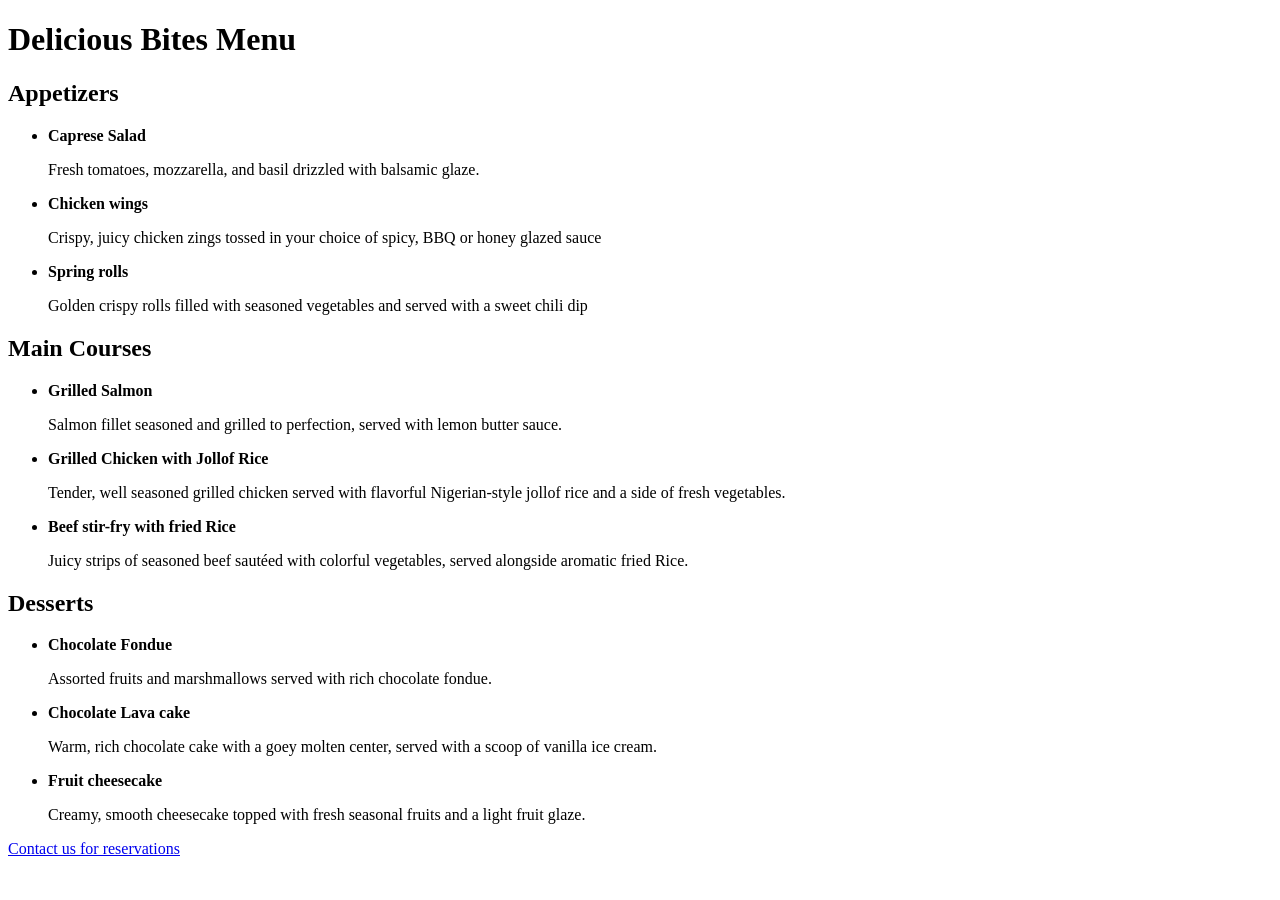
==== Assignment2.html @ 0be8f826 "Assignment2.html" ====
<!DOCTYPE html>

 <html lang="en"> 

<head>    

<meta charset="UTF-8">  

  <meta name="viewport" content="width=device-width, initial-scale=1.0">   

 <title>Delicious Bites Menu</title> </head>

 <body>   

 <h1>Delicious Bites Menu</h1>

    <h2>Appetizers</h2>  

  <ul>     

   <li>          

  <strong>Caprese Salad</strong>       

     <p>Fresh tomatoes, mozzarella, and basil drizzled with balsamic glaze.</p> 

       </li>    

    <li>

        <strong>Chicken wings</strong>

        <p>Crispy, juicy chicken zings tossed in your choice of spicy, BBQ or honey glazed sauce</p>

    </li> 

    <li>

        <strong>Spring rolls</strong>

        <p>Golden crispy rolls filled with seasoned vegetables and served with a sweet chili dip</p>
        
    </li> 
   </ul>  

  <h2>Main Courses</h2> 

   <ul>   

     <li>      

      <strong>Grilled Salmon</strong>     

       <p>Salmon fillet seasoned and grilled to perfection, served with lemon butter sauce.</p>   

     </li>     

   <li>      

      <strong>Grilled Chicken with Jollof Rice</strong>     

       <p>Tender, well seasoned grilled chicken served with flavorful Nigerian-style jollof rice and a side of fresh vegetables.</p>   

     </li>      

     <li>      

      <strong>Beef stir-fry with fried Rice</strong>     

       <p>Juicy strips of seasoned beef sautéed with colorful vegetables, served alongside aromatic fried Rice.</p>   

     </li>     
   </ul>   

 <h2>Desserts</h2>  

  <ul>     

   <li>    

        <strong>Chocolate Fondue</strong>     

       <p>Assorted fruits and marshmallows served with rich chocolate fondue.</p>    

    </li>    

    <li>      

      <strong>Chocolate Lava cake</strong>     

       <p>Warm, rich chocolate cake with a goey molten center, served with a scoop of vanilla ice cream.</p>   

     </li>      

     <li>      

      <strong>Fruit cheesecake</strong>     

       <p>Creamy, smooth cheesecake topped with fresh seasonal fruits and a light fruit glaze.</p>   

     </li>     
  </ul> 

   <p><a href="contact.html">Contact us for reservations</a></p> 

</body>

 </html>
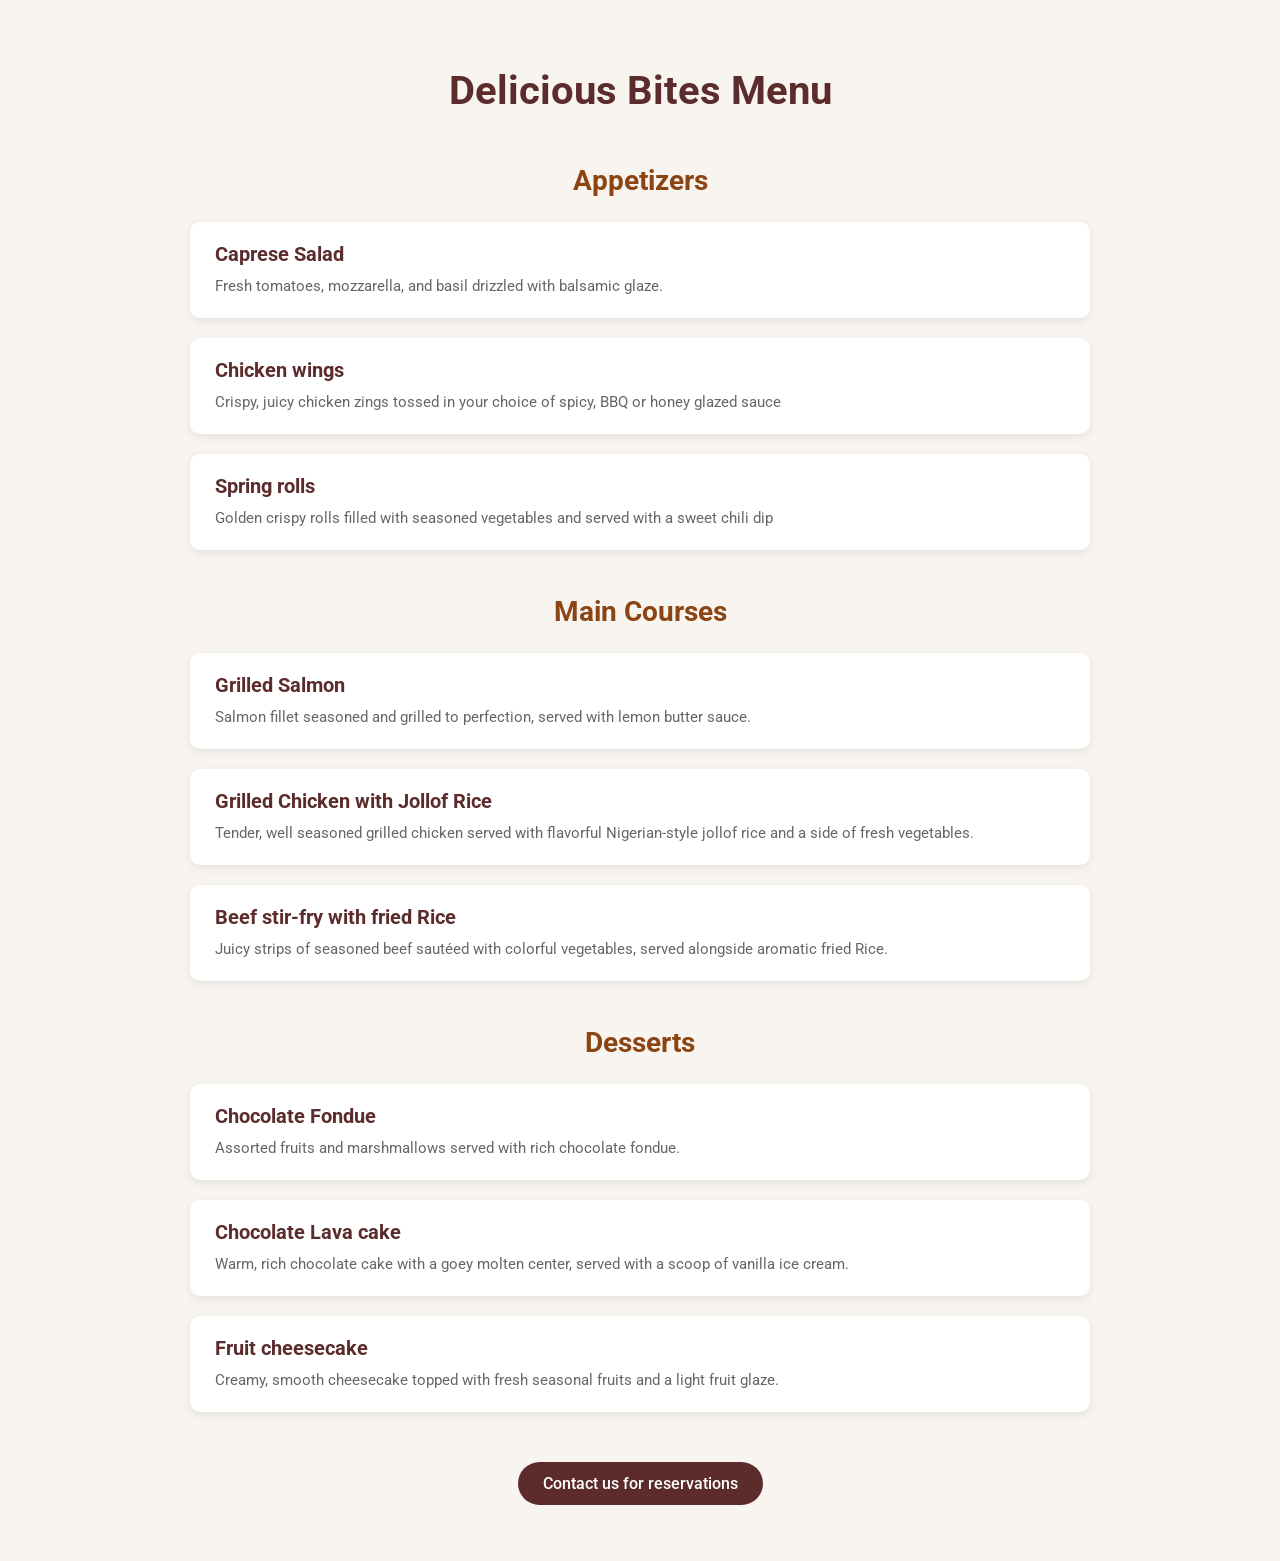
==== commit 00cba7b7: "Assignment2.html" ====
--- a/Assignment2.html
+++ b/Assignment2.html
@@ -2,7 +2,9 @@
 
  <html lang="en"> 
 
-<head>    
+<head>   
+
+<link rel="stylesheet" href="Assignment2.css">
 
 <meta charset="UTF-8">  
 
--- a/Assignment2.css
+++ b/Assignment2.css
@@ -0,0 +1,102 @@
+/* Police Roboto */
+@import url('https://fonts.googleapis.com/css2?family=Roboto:wght@300;400;500;700&display=swap');
+
+
+/* Style général de la page */
+body {
+    font-family: 'Roboto', sans-serif;
+    background-color: #f8f5f0;
+    color: #333;
+    margin: 0;
+    padding: 40px;
+}
+
+
+/* Titre principal */
+h1 {
+    text-align: center;
+    color: #5c2c2c;
+    font-size: 40px;
+    margin-bottom: 50px;
+}
+
+
+/* Titres des catégories */
+h2 {
+    color: #8b4513;
+    text-align: center;
+    font-size: 28px;
+    margin-top: 45px;
+    margin-bottom: 25px;
+}
+
+
+/* Liste des plats */
+ul {
+    list-style: none;
+    padding: 0;
+    max-width: 900px;
+    margin: 0 auto;
+}
+
+
+/* Chaque plat */
+li {
+    background-color: white;
+    margin-bottom: 20px;
+    padding: 20px 25px;
+    border-radius: 10px;
+    box-shadow: 0 3px 10px rgba(0, 0, 0, 0.08);
+}
+
+
+/* Nom du plat */
+strong {
+    display: block;
+    color: #5c2c2c;
+    font-size: 20px;
+    margin-bottom: 8px;
+}
+
+
+/* Description */
+li p {
+    color: #666;
+    font-size: 15px;
+    line-height: 1.6;
+    margin: 0;
+}
+
+
+/* Effet lorsque la souris passe sur un plat */
+li:hover {
+    transform: translateY(-3px);
+    box-shadow: 0 6px 15px rgba(0, 0, 0, 0.12);
+    transition: 0.3s;
+}
+
+
+/* Lien Contact */
+body > p {
+    text-align: center;
+    margin-top: 50px;
+}
+
+
+/* Bouton Contact */
+a {
+    display: inline-block;
+    background-color: #5c2c2c;
+    color: white;
+    text-decoration: none;
+    padding: 12px 25px;
+    border-radius: 25px;
+    font-weight: 500;
+}
+
+
+/* Effet sur le bouton */
+a:hover {
+    background-color: #8b4513;
+    transition: 0.3s;
+}
